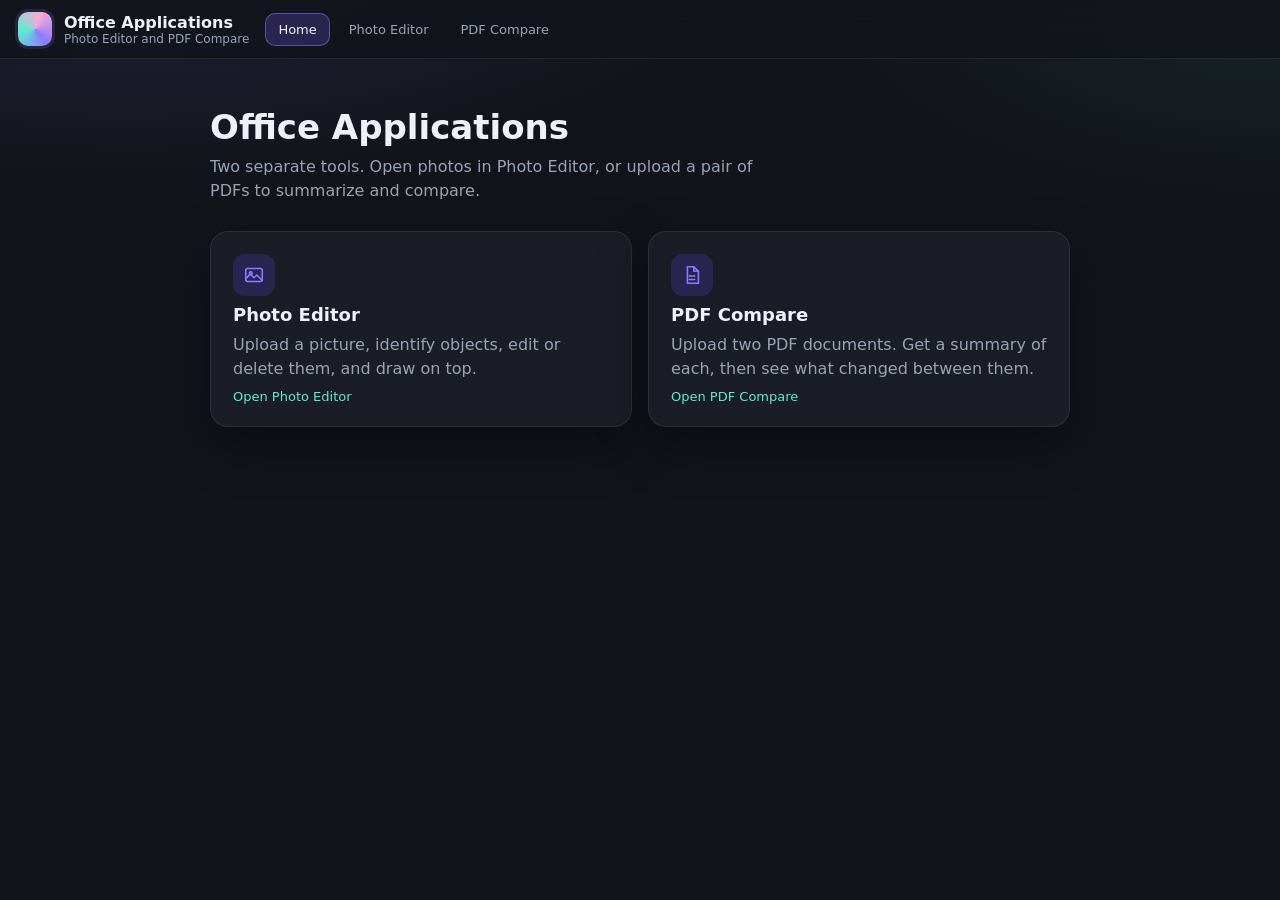
==== static/home.html @ f5eb7af9 "Rebrand as Office Applications and add PDF compare Home is now an app hub. Photo Editor stays a sepa" ====
<!DOCTYPE html>
<html lang="en">
  <head>
    <meta charset="UTF-8" />
    <meta name="viewport" content="width=device-width, initial-scale=1.0" />
    <title>Office Applications</title>
    <link rel="icon" href="/static/favicon.svg" type="image/svg+xml" />
    <link rel="stylesheet" href="/static/styles.css" />
  </head>
  <body>
    <div id="app">
      <header class="topbar">
        <a class="brand" href="/">
          <span class="brand-mark" aria-hidden="true"></span>
          <div>
            <strong>Office Applications</strong>
            <p>Photo Editor and PDF Compare</p>
          </div>
        </a>
        <nav class="app-nav" aria-label="Applications">
          <a href="/" class="active">Home</a>
          <a href="/photo">Photo Editor</a>
          <a href="/pdf">PDF Compare</a>
        </nav>
      </header>

      <main class="hub">
        <div class="hub-intro">
          <h1>Office Applications</h1>
          <p>Two separate tools. Open photos in Photo Editor, or upload a pair of PDFs to summarize and compare.</p>
        </div>
        <div class="hub-grid">
          <a class="hub-card" href="/photo">
            <span class="hub-icon" aria-hidden="true">
              <svg viewBox="0 0 24 24"><rect x="3" y="5" width="18" height="14" rx="2" /><circle cx="8.5" cy="10" r="1.6" /><path d="M3 16l5-5 4 4 3-3 6 6" /></svg>
            </span>
            <h2>Photo Editor</h2>
            <p>Upload a picture, identify objects, edit or delete them, and draw on top.</p>
            <span class="hub-go">Open Photo Editor</span>
          </a>
          <a class="hub-card" href="/pdf">
            <span class="hub-icon" aria-hidden="true">
              <svg viewBox="0 0 24 24"><path d="M7 3h7l5 5v13H7z" /><path d="M14 3v5h5" /><path d="M9 13h6M9 17h6" /></svg>
            </span>
            <h2>PDF Compare</h2>
            <p>Upload two PDF documents. Get a summary of each, then see what changed between them.</p>
            <span class="hub-go">Open PDF Compare</span>
          </a>
        </div>
      </main>
    </div>
  </body>
</html>
---- static/styles.css ----
:root {
  --bg: #12141a;
  --bg-2: #1a1d26;
  --bg-3: #222632;
  --line: rgba(255, 255, 255, 0.08);
  --text: #eef1f7;
  --muted: #9aa3b5;
  --accent: #8b7cff;
  --accent-2: #5eead4;
  --danger: #f87171;
  --shadow: 0 18px 50px rgba(0, 0, 0, 0.35);
  --radius: 14px;
  --font: "Segoe UI", system-ui, -apple-system, sans-serif;
}

* {
  box-sizing: border-box;
}

html,
body {
  margin: 0;
  height: 100%;
  background: var(--bg);
  color: var(--text);
  font-family: var(--font);
}

#app {
  height: 100%;
  display: flex;
  flex-direction: column;
  background:
    radial-gradient(1200px 500px at 10% -10%, rgba(139, 124, 255, 0.16), transparent 55%),
    radial-gradient(900px 400px at 100% 0%, rgba(94, 234, 212, 0.08), transparent 50%),
    var(--bg);
}

.topbar {
  display: flex;
  align-items: center;
  justify-content: flex-start;
  gap: 16px;
  padding: 12px 18px;
  border-bottom: 1px solid var(--line);
  background: rgba(18, 20, 26, 0.86);
  backdrop-filter: blur(12px);
}

.brand {
  display: flex;
  align-items: center;
  gap: 12px;
  color: inherit;
  text-decoration: none;
}

.brand p {
  margin: 0;
  color: var(--muted);
  font-size: 12px;
}

.brand-mark {
  width: 34px;
  height: 34px;
  border-radius: 10px;
  background: conic-gradient(from 140deg, var(--accent), var(--accent-2), #f9a8d4, var(--accent));
  box-shadow: 0 0 0 3px rgba(139, 124, 255, 0.15);
}

.top-actions,
.row-actions,
.chip-row {
  display: flex;
  flex-wrap: wrap;
  gap: 8px;
}

.top-actions {
  margin-left: auto;
}

.btn,
.chip,
.tool {
  border: 1px solid var(--line);
  background: var(--bg-3);
  color: var(--text);
  border-radius: 10px;
  cursor: pointer;
  font: inherit;
}

.btn {
  padding: 8px 12px;
  font-size: 13px;
}

.btn:hover:not(:disabled),
.chip:hover,
.tool:hover {
  border-color: rgba(139, 124, 255, 0.45);
}

.btn:disabled,
.chip:disabled {
  opacity: 0.45;
  cursor: not-allowed;
}

.btn-primary {
  background: #2b2448;
  border-color: rgba(139, 124, 255, 0.45);
}

.btn-accent {
  background: linear-gradient(180deg, #7c6cf7, #6354e0);
  border-color: transparent;
}

.btn-danger {
  background: #3a1f24;
  border-color: rgba(248, 113, 113, 0.35);
  color: #fecaca;
}

.workspace {
  flex: 1;
  display: grid;
  grid-template-columns: 88px minmax(0, 1fr) 300px;
  min-height: 0;
}

.rail {
  border-right: 1px solid var(--line);
  padding: 12px 8px;
  display: flex;
  flex-direction: column;
  gap: 8px;
}

.tool {
  display: flex;
  flex-direction: column;
  align-items: center;
  gap: 4px;
  padding: 10px 6px;
  font-size: 11px;
  color: var(--muted);
}

.tool svg {
  width: 22px;
  height: 22px;
  fill: none;
  stroke: currentColor;
  stroke-width: 1.7;
  stroke-linecap: round;
  stroke-linejoin: round;
}

.tool.active {
  color: var(--text);
  background: #2a2550;
  border-color: rgba(139, 124, 255, 0.5);
}

.stage-wrap {
  position: relative;
  min-width: 0;
  display: grid;
  place-items: center;
  padding: 20px;
  overflow: hidden;
}

.empty {
  width: min(560px, 100%);
}

.empty-card {
  background: var(--bg-2);
  border: 1px dashed rgba(255, 255, 255, 0.16);
  border-radius: 20px;
  padding: 36px 28px;
  box-shadow: var(--shadow);
}

.empty-card h1 {
  margin: 0 0 8px;
  font-size: 26px;
}

.empty-card p {
  color: var(--muted);
  line-height: 1.5;
}

.stage {
  position: relative;
  box-shadow: var(--shadow);
  border-radius: 8px;
  overflow: hidden;
  background: #0b0c10;
}

.stage img,
.stage canvas {
  position: absolute;
  inset: 0;
  width: 100%;
  height: 100%;
  display: block;
  user-select: none;
}

#overlay {
  pointer-events: none;
}

.stage.hidden,
.hidden {
  display: none !important;
}

.busy {
  position: absolute;
  inset: 0;
  display: flex;
  flex-direction: column;
  align-items: center;
  justify-content: center;
  gap: 10px;
  background: rgba(10, 12, 16, 0.55);
  backdrop-filter: blur(4px);
}

.spinner {
  width: 28px;
  height: 28px;
  border: 3px solid rgba(255, 255, 255, 0.15);
  border-top-color: var(--accent);
  border-radius: 50%;
  animation: spin 0.8s linear infinite;
}

@keyframes spin {
  to {
    transform: rotate(360deg);
  }
}

.panel {
  border-left: 1px solid var(--line);
  overflow: auto;
  padding: 16px;
  background: rgba(18, 20, 26, 0.72);
}

.panel section + section {
  margin-top: 22px;
  padding-top: 18px;
  border-top: 1px solid var(--line);
}

h2 {
  margin: 0 0 10px;
  font-size: 13px;
  letter-spacing: 0.04em;
  text-transform: uppercase;
  color: var(--muted);
}

.hint {
  margin: 0 0 10px;
  color: var(--muted);
  font-size: 12px;
  line-height: 1.45;
}

.object-list {
  list-style: none;
  margin: 0;
  padding: 0;
  display: flex;
  flex-direction: column;
  gap: 6px;
  max-height: 220px;
  overflow: auto;
}

.object-list li {
  display: flex;
  align-items: center;
  gap: 8px;
  padding: 8px;
  border-radius: 10px;
  border: 1px solid transparent;
  background: var(--bg-3);
  cursor: pointer;
}

.object-list li.selected {
  border-color: rgba(139, 124, 255, 0.55);
  background: #2a2550;
}

.swatch {
  width: 12px;
  height: 12px;
  border-radius: 50%;
  flex: 0 0 auto;
}

.object-list small {
  color: var(--muted);
}

.slider,
.color-field {
  display: flex;
  flex-direction: column;
  gap: 6px;
  font-size: 12px;
  color: var(--muted);
  margin-bottom: 10px;
}

input[type="range"] {
  width: 100%;
  accent-color: var(--accent);
}

input[type="color"] {
  width: 100%;
  height: 36px;
  border: none;
  background: transparent;
  padding: 0;
}

.chip {
  padding: 7px 10px;
  font-size: 12px;
}

.disabled-block {
  opacity: 0.45;
  pointer-events: none;
}

.status {
  margin: 0;
  padding: 8px 16px;
  border-top: 1px solid var(--line);
  color: var(--muted);
  font-size: 12px;
  min-height: 32px;
}

@media (max-width: 900px) {
  .workspace {
    grid-template-columns: 72px 1fr;
    grid-template-rows: 1fr auto;
  }

  .panel {
    grid-column: 1 / -1;
    max-height: 280px;
    border-left: none;
    border-top: 1px solid var(--line);
  }

  .topbar {
    flex-direction: column;
    align-items: stretch;
  }
}

.app-nav {
  display: flex;
  flex-wrap: wrap;
  gap: 6px;
  margin-right: auto;
}

.app-nav a {
  padding: 8px 12px;
  border-radius: 10px;
  color: var(--muted);
  text-decoration: none;
  font-size: 13px;
  border: 1px solid transparent;
}

.app-nav a:hover {
  color: var(--text);
  border-color: rgba(139, 124, 255, 0.35);
}

.app-nav a.active {
  color: var(--text);
  background: #2a2550;
  border-color: rgba(139, 124, 255, 0.5);
}

.hub {
  flex: 1;
  overflow: auto;
  padding: 48px 24px 64px;
  display: flex;
  flex-direction: column;
  align-items: center;
}

.hub-intro {
  width: min(860px, 100%);
  margin-bottom: 28px;
}

.hub-intro h1 {
  margin: 0 0 8px;
  font-size: 34px;
}

.hub-intro p {
  margin: 0;
  color: var(--muted);
  line-height: 1.5;
  max-width: 560px;
}

.hub-grid {
  width: min(860px, 100%);
  display: grid;
  grid-template-columns: repeat(auto-fit, minmax(260px, 1fr));
  gap: 16px;
}

.hub-card {
  display: flex;
  flex-direction: column;
  gap: 8px;
  padding: 22px;
  background: var(--bg-2);
  border: 1px solid var(--line);
  border-radius: 18px;
  color: inherit;
  text-decoration: none;
  box-shadow: var(--shadow);
}

.hub-card:hover {
  border-color: rgba(139, 124, 255, 0.45);
}

.hub-card h2 {
  margin: 0;
  font-size: 18px;
  letter-spacing: 0;
  text-transform: none;
  color: var(--text);
}

.hub-card p {
  margin: 0;
  color: var(--muted);
  line-height: 1.5;
  flex: 1;
}

.hub-go {
  color: var(--accent-2);
  font-size: 13px;
}

.hub-icon {
  width: 42px;
  height: 42px;
  display: grid;
  place-items: center;
  border-radius: 12px;
  background: #2a2550;
}

.hub-icon svg {
  width: 22px;
  height: 22px;
  fill: none;
  stroke: var(--accent);
  stroke-width: 1.7;
  stroke-linecap: round;
  stroke-linejoin: round;
}

.pdf-shell {
  position: relative;
  flex: 1;
  min-height: 0;
  overflow: auto;
  padding: 20px 20px 32px;
}

.pdf-panes,
.pdf-summaries,
.pdf-diff {
  display: grid;
  grid-template-columns: repeat(auto-fit, minmax(280px, 1fr));
  gap: 16px;
}

.pdf-pane h2 {
  margin-bottom: 8px;
}

.pdf-drop {
  display: flex;
  flex-direction: column;
  gap: 6px;
  min-height: 140px;
  padding: 22px;
  border-radius: 16px;
  border: 1px dashed rgba(255, 255, 255, 0.18);
  background: var(--bg-2);
  cursor: pointer;
}

.pdf-drop strong {
  font-size: 15px;
}

.pdf-drop span {
  color: var(--muted);
  font-size: 13px;
}

.pdf-drop.dragover,
.pdf-drop.has-file {
  border-color: rgba(139, 124, 255, 0.55);
  background: #1c1a33;
}

.pdf-results {
  margin-top: 22px;
  display: flex;
  flex-direction: column;
  gap: 16px;
}

.result-card {
  background: var(--bg-2);
  border: 1px solid var(--line);
  border-radius: 16px;
  padding: 16px 18px;
}

.result-card ul {
  margin: 0;
  padding-left: 18px;
  line-height: 1.5;
}

.result-card .empty-item {
  list-style: none;
  margin-left: -18px;
  color: var(--muted);
}

.result-overview p {
  margin: 0;
  line-height: 1.5;
}

.change-list {
  display: flex;
  flex-direction: column;
  gap: 10px;
}

.change-row {
  display: grid;
  grid-template-columns: 1fr 1fr;
  gap: 12px;
}

.change-row div {
  background: var(--bg-3);
  border-radius: 10px;
  padding: 10px 12px;
}

.change-row span {
  display: block;
  font-size: 11px;
  letter-spacing: 0.04em;
  text-transform: uppercase;
  color: var(--muted);
  margin-bottom: 4px;
}

.change-row p {
  margin: 0;
  line-height: 1.45;
}

@media (max-width: 700px) {
  .change-row {
    grid-template-columns: 1fr;
  }
}
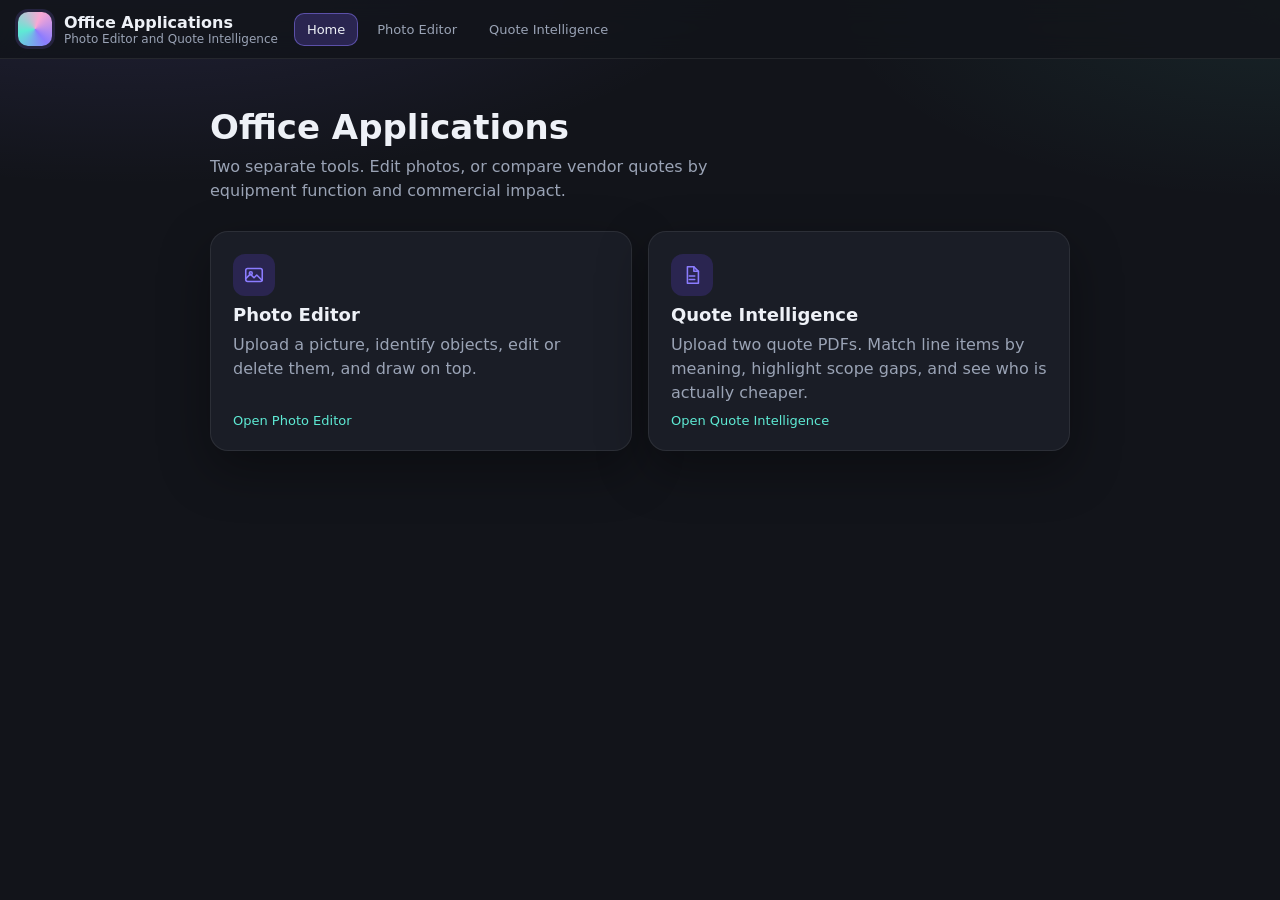
==== commit 21e8392c: "Turn PDF compare into Quote Intelligence Ingest two vendor quotes, match line items by equipment mea" ====
--- a/static/home.html
+++ b/static/home.html
@@ -14,20 +14,20 @@
           <span class="brand-mark" aria-hidden="true"></span>
           <div>
             <strong>Office Applications</strong>
-            <p>Photo Editor and PDF Compare</p>
+            <p>Photo Editor and Quote Intelligence</p>
           </div>
         </a>
         <nav class="app-nav" aria-label="Applications">
           <a href="/" class="active">Home</a>
           <a href="/photo">Photo Editor</a>
-          <a href="/pdf">PDF Compare</a>
+          <a href="/quotes">Quote Intelligence</a>
         </nav>
       </header>
 
       <main class="hub">
         <div class="hub-intro">
           <h1>Office Applications</h1>
-          <p>Two separate tools. Open photos in Photo Editor, or upload a pair of PDFs to summarize and compare.</p>
+          <p>Two separate tools. Edit photos, or compare vendor quotes by equipment function and commercial impact.</p>
         </div>
         <div class="hub-grid">
           <a class="hub-card" href="/photo">
@@ -38,13 +38,13 @@
             <p>Upload a picture, identify objects, edit or delete them, and draw on top.</p>
             <span class="hub-go">Open Photo Editor</span>
           </a>
-          <a class="hub-card" href="/pdf">
+          <a class="hub-card" href="/quotes">
             <span class="hub-icon" aria-hidden="true">
               <svg viewBox="0 0 24 24"><path d="M7 3h7l5 5v13H7z" /><path d="M14 3v5h5" /><path d="M9 13h6M9 17h6" /></svg>
             </span>
-            <h2>PDF Compare</h2>
-            <p>Upload two PDF documents. Get a summary of each, then see what changed between them.</p>
-            <span class="hub-go">Open PDF Compare</span>
+            <h2>Quote Intelligence</h2>
+            <p>Upload two quote PDFs. Match line items by meaning, highlight scope gaps, and see who is actually cheaper.</p>
+            <span class="hub-go">Open Quote Intelligence</span>
           </a>
         </div>
       </main>
--- a/static/styles.css
+++ b/static/styles.css
@@ -609,3 +609,136 @@
     grid-template-columns: 1fr;
   }
 }
+
+.quote-toolbar {
+  display: flex;
+  flex-direction: column;
+  gap: 8px;
+  margin-bottom: 16px;
+}
+
+.project-field {
+  display: flex;
+  flex-direction: column;
+  gap: 6px;
+  max-width: 320px;
+  font-size: 12px;
+  color: var(--muted);
+}
+
+.project-field input {
+  background: var(--bg-3);
+  border: 1px solid var(--line);
+  color: var(--text);
+  border-radius: 10px;
+  padding: 8px 10px;
+  font: inherit;
+}
+
+.kpi-row {
+  display: grid;
+  grid-template-columns: repeat(auto-fit, minmax(180px, 1fr));
+  gap: 12px;
+}
+
+.kpi {
+  background: var(--bg-2);
+  border: 1px solid var(--line);
+  border-radius: 16px;
+  padding: 16px 18px;
+}
+
+.kpi span,
+.kpi small {
+  display: block;
+  color: var(--muted);
+  font-size: 12px;
+}
+
+.kpi strong {
+  display: block;
+  font-size: 28px;
+  margin: 6px 0;
+}
+
+.kpi.down strong {
+  color: var(--accent-2);
+}
+
+.kpi.up strong {
+  color: var(--danger);
+}
+
+.headline {
+  font-size: 18px;
+  margin: 0 0 8px;
+}
+
+.quote-table {
+  width: 100%;
+  border-collapse: collapse;
+  font-size: 13px;
+}
+
+.quote-table th,
+.quote-table td {
+  text-align: left;
+  padding: 8px 10px;
+  border-bottom: 1px solid var(--line);
+  vertical-align: top;
+}
+
+.quote-table .down {
+  color: var(--accent-2);
+}
+
+.quote-table .up {
+  color: var(--danger);
+}
+
+.table-wrap {
+  overflow: auto;
+}
+
+.chat-log {
+  display: flex;
+  flex-direction: column;
+  gap: 8px;
+  max-height: 220px;
+  overflow: auto;
+  margin-bottom: 10px;
+}
+
+.chat-bubble {
+  max-width: 90%;
+  padding: 8px 12px;
+  border-radius: 12px;
+  background: var(--bg-3);
+  line-height: 1.45;
+}
+
+.chat-bubble.user {
+  align-self: flex-end;
+  background: #2a2550;
+}
+
+.chat-form {
+  display: flex;
+  gap: 8px;
+}
+
+.chat-form input {
+  flex: 1;
+  background: var(--bg-3);
+  border: 1px solid var(--line);
+  color: var(--text);
+  border-radius: 10px;
+  padding: 8px 10px;
+  font: inherit;
+}
+
+.result-card h3 {
+  margin: 0 0 8px;
+  font-size: 13px;
+  color: var(--muted);
+}
